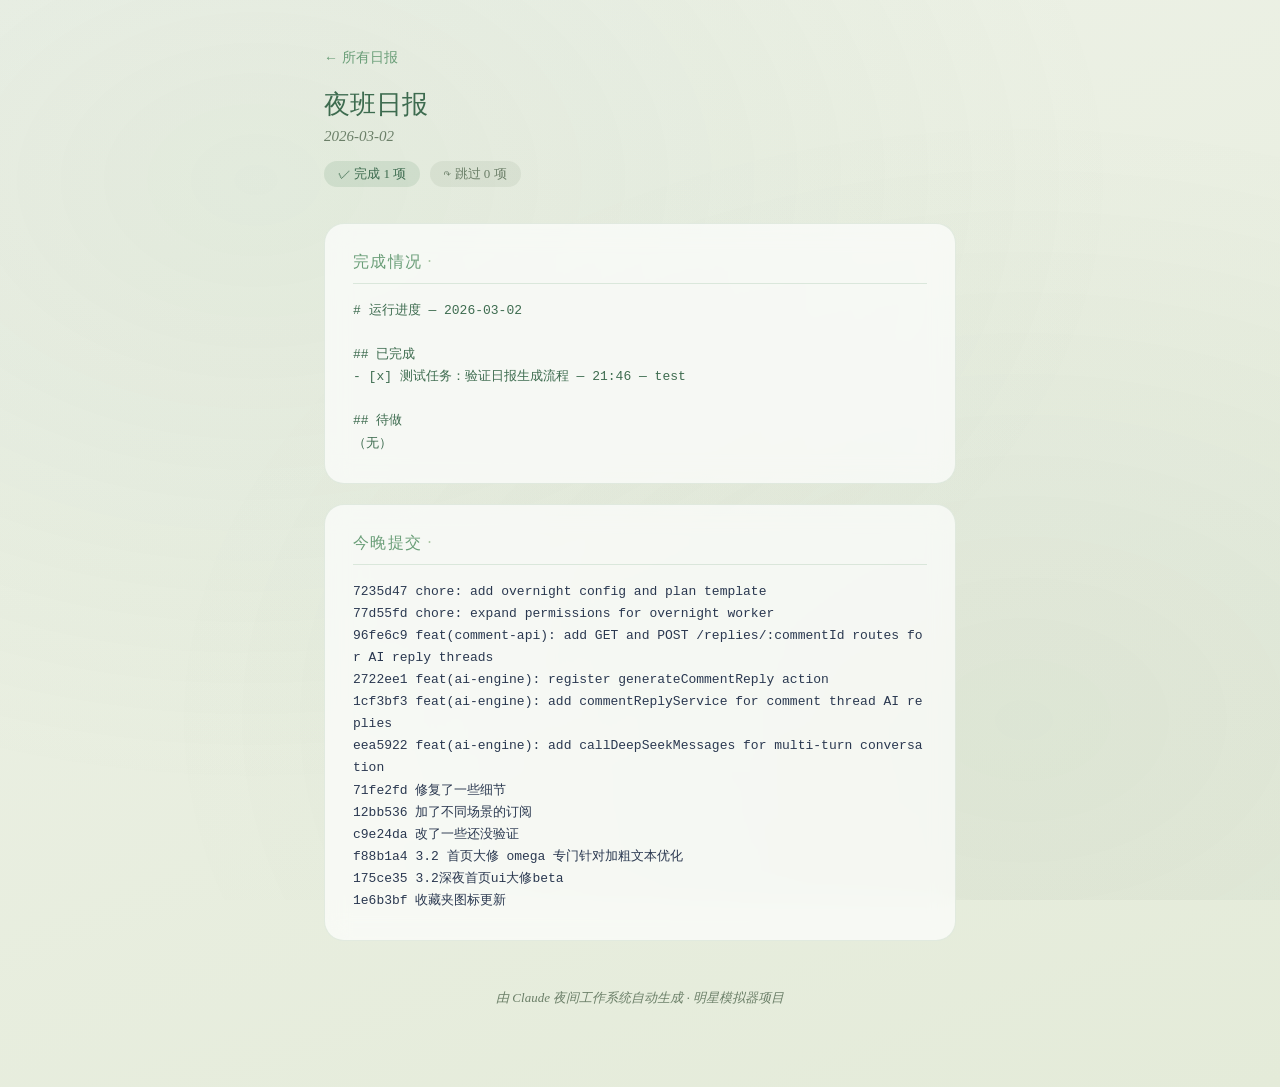
==== entries/2026-03-02.html @ a8cd01b9 "journal: 夜班日报 2026-03-02" ====
<!DOCTYPE html>
<html lang="zh-CN">
<head>
  <meta charset="UTF-8">
  <meta name="viewport" content="width=device-width, initial-scale=1.0">
  <title>夜班日报 · 2026-03-02</title>
  <link rel="stylesheet" href="../assets/style.css">
</head>
<body>
  <div class="leaf-bg"></div>
  <div class="container">
    <header class="entry-header">
      <a href="../index.html" class="back-link">← 所有日报</a>
      <h1>夜班日报</h1>
      <p class="entry-date">2026-03-02</p>
      <div class="stats-row">
        <span class="stat-badge">✓ 完成 1 项</span>
        <span class="stat-badge muted">↷ 跳过 0 项</span>
      </div>
    </header>
    <section class="card">
      <h2>完成情况</h2>
      <pre class="progress-text"># 运行进度 — 2026-03-02

## 已完成
- [x] 测试任务：验证日报生成流程 — 21:46 — test

## 待做
（无）
</pre>
    </section>
    <section class="card">
      <h2>今晚提交</h2>
      <pre class="commits-text">7235d47 chore: add overnight config and plan template
77d55fd chore: expand permissions for overnight worker
96fe6c9 feat(comment-api): add GET and POST /replies/:commentId routes for AI reply threads
2722ee1 feat(ai-engine): register generateCommentReply action
1cf3bf3 feat(ai-engine): add commentReplyService for comment thread AI replies
eea5922 feat(ai-engine): add callDeepSeekMessages for multi-turn conversation
71fe2fd 修复了一些细节
12bb536 加了不同场景的订阅
c9e24da 改了一些还没验证
f88b1a4 3.2 首页大修 omega 专门针对加粗文本优化
175ce35 3.2深夜首页ui大修beta
1e6b3bf 收藏夹图标更新</pre>
    </section>
    <footer class="entry-footer">
      <p>由 Claude 夜间工作系统自动生成 · 明星模拟器项目</p>
    </footer>
  </div>
</body>
</html>
---- assets/style.css ----
/* ===== 森林花园主题 ===== */
:root {
  --bg: #EEF2E8;
  --bg2: #E4EBD9;
  --card: rgba(255, 255, 255, 0.68);
  --card-border: rgba(100, 150, 100, 0.15);
  --green-dark: #3D6B4F;
  --green-mid: #6A9E78;
  --green-light: #A8C5A0;
  --text: #2A3828;
  --text-muted: #6B7F68;
  --accent: #5A8E68;
}

* { margin: 0; padding: 0; box-sizing: border-box; }

body {
  font-family: Georgia, "Songti SC", "SimSun", serif;
  background: linear-gradient(160deg, var(--bg) 0%, var(--bg2) 100%);
  min-height: 100vh;
  color: var(--text);
  position: relative;
  overflow-x: hidden;
}

/* 叶脉背景纹理 */
.leaf-bg {
  position: fixed;
  inset: 0;
  background-image:
    radial-gradient(ellipse at 20% 20%, rgba(106,158,120,0.08) 0%, transparent 60%),
    radial-gradient(ellipse at 80% 80%, rgba(61,107,79,0.06) 0%, transparent 60%);
  pointer-events: none;
  z-index: 0;
}

.container {
  max-width: 680px;
  margin: 0 auto;
  padding: 48px 24px 80px;
  position: relative;
  z-index: 1;
}

/* ===== 首页 Header ===== */
.site-header {
  text-align: center;
  margin-bottom: 48px;
}

.header-icon {
  font-size: 48px;
  margin-bottom: 16px;
  display: block;
  filter: drop-shadow(0 2px 8px rgba(61,107,79,0.2));
}

.site-header h1 {
  font-size: 28px;
  font-weight: normal;
  color: var(--green-dark);
  line-height: 1.4;
  letter-spacing: 0.02em;
}

.site-header .subtitle {
  font-size: 20px;
  color: var(--green-mid);
}

.header-desc {
  margin-top: 12px;
  color: var(--text-muted);
  font-size: 14px;
  font-style: italic;
}

/* ===== 日报列表 ===== */
.entry-list {
  display: flex;
  flex-direction: column;
  gap: 12px;
}

.entry-card {
  display: flex;
  align-items: center;
  justify-content: space-between;
  padding: 18px 24px;
  background: var(--card);
  backdrop-filter: blur(12px);
  -webkit-backdrop-filter: blur(12px);
  border: 1px solid var(--card-border);
  border-radius: 16px;
  text-decoration: none;
  color: var(--text);
  transition: transform 0.2s ease, box-shadow 0.2s ease;
}

.entry-card:hover {
  transform: translateY(-2px);
  box-shadow: 0 8px 32px rgba(61,107,79,0.12);
}

.entry-date-tag {
  font-size: 17px;
  color: var(--green-dark);
  letter-spacing: 0.03em;
}

.entry-arrow {
  color: var(--green-light);
  font-size: 20px;
}

/* ===== 日报详情页 ===== */
.entry-header {
  margin-bottom: 36px;
}

.back-link {
  display: inline-block;
  color: var(--green-mid);
  text-decoration: none;
  font-size: 14px;
  margin-bottom: 20px;
  transition: color 0.2s;
}
.back-link:hover { color: var(--green-dark); }

.entry-header h1 {
  font-size: 26px;
  font-weight: normal;
  color: var(--green-dark);
  margin-bottom: 6px;
}

.entry-header .entry-date {
  color: var(--text-muted);
  font-size: 15px;
  font-style: italic;
  margin-bottom: 16px;
}

.stats-row {
  display: flex;
  gap: 10px;
  flex-wrap: wrap;
}

.stat-badge {
  display: inline-block;
  padding: 4px 14px;
  background: rgba(90,142,104,0.15);
  border-radius: 20px;
  font-size: 13px;
  color: var(--green-dark);
}

.stat-badge.muted {
  background: rgba(107,127,104,0.1);
  color: var(--text-muted);
}

/* ===== 卡片 ===== */
.card {
  background: var(--card);
  backdrop-filter: blur(12px);
  -webkit-backdrop-filter: blur(12px);
  border: 1px solid var(--card-border);
  border-radius: 20px;
  padding: 28px;
  margin-bottom: 20px;
}

.card h2 {
  font-size: 16px;
  font-weight: normal;
  color: var(--green-mid);
  letter-spacing: 0.08em;
  margin-bottom: 16px;
  padding-bottom: 10px;
  border-bottom: 1px solid rgba(106,158,120,0.2);
}

/* 叶脉分隔线效果 */
.card h2::after {
  content: ' ·';
  color: var(--green-light);
}

pre {
  white-space: pre-wrap;
  word-break: break-all;
  font-family: "SF Mono", "Menlo", monospace;
  font-size: 13px;
  line-height: 1.7;
  color: var(--text);
}

.progress-text { color: var(--green-dark); }
.commits-text { color: #2A3850; }
.audit-card { border-color: rgba(200,150,80,0.2); }
.audit-text { color: #5A3E28; }

/* ===== Footer ===== */
.entry-footer, .site-footer {
  text-align: center;
  margin-top: 48px;
  color: var(--text-muted);
  font-size: 13px;
  font-style: italic;
}
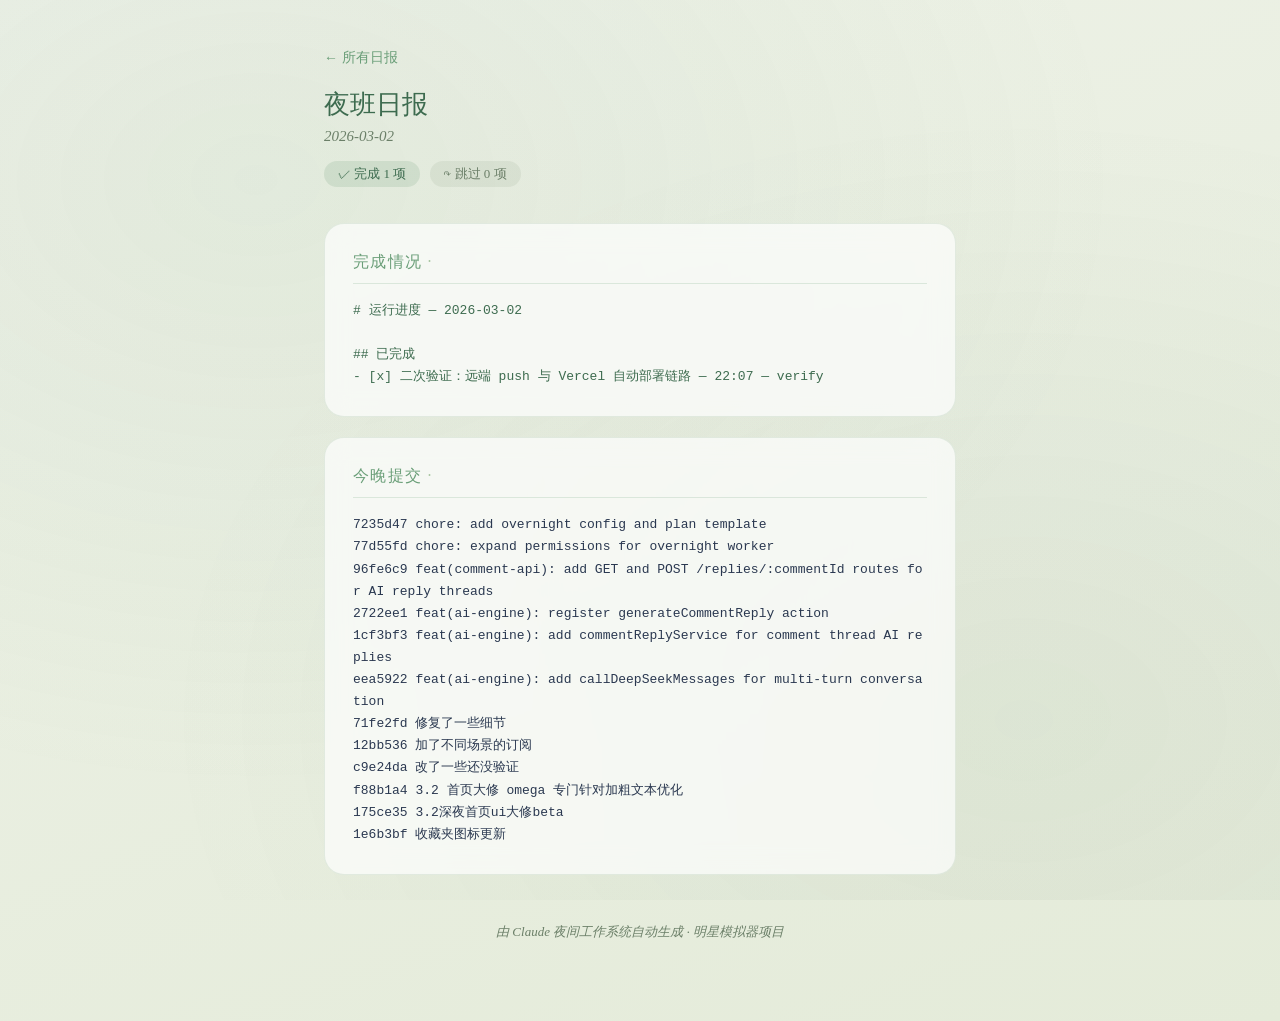
==== commit 71c78fa5: "journal: 夜班日报 2026-03-02" ====
--- a/entries/2026-03-02.html
+++ b/entries/2026-03-02.html
@@ -23,10 +23,7 @@
       <pre class="progress-text"># 运行进度 — 2026-03-02
 
 ## 已完成
-- [x] 测试任务：验证日报生成流程 — 21:46 — test
-
-## 待做
-（无）
+- [x] 二次验证：远端 push 与 Vercel 自动部署链路 — 22:07 — verify
 </pre>
     </section>
     <section class="card">
